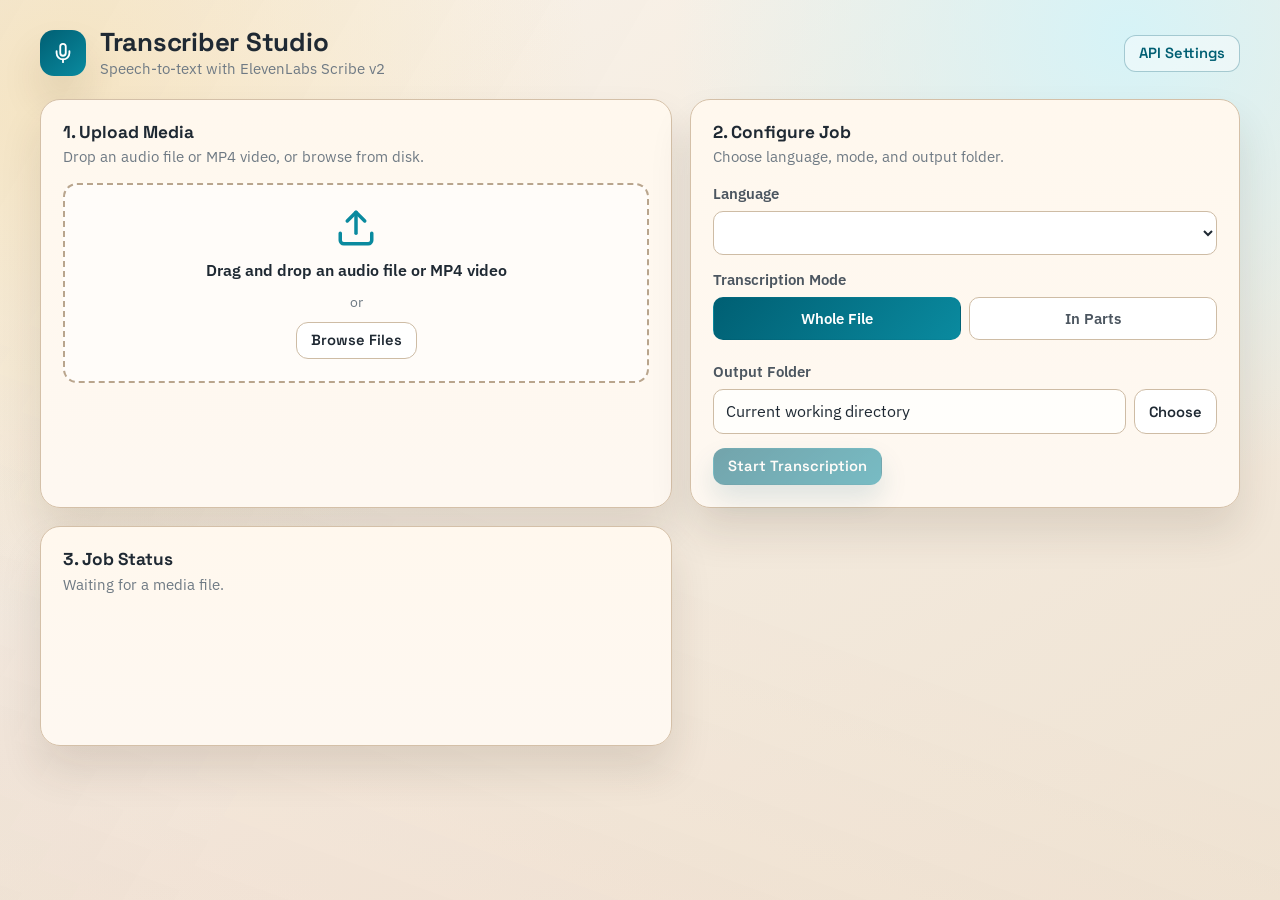
==== src/ui/index.html @ 97f44b8a "added subtitle generation" ====
<!DOCTYPE html>
<html lang="en">
<head>
  <meta charset="UTF-8">
  <meta name="viewport" content="width=device-width, initial-scale=1.0">
  <title>Transcriber Studio</title>
  <link rel="preconnect" href="https://fonts.googleapis.com">
  <link rel="preconnect" href="https://fonts.gstatic.com" crossorigin>
  <link href="https://fonts.googleapis.com/css2?family=Space+Grotesk:wght@400;500;700&family=IBM+Plex+Sans:wght@400;500;600&display=swap" rel="stylesheet">
  <link rel="stylesheet" href="styles/main.css">
</head>
<body>
  <div class="background-layer" aria-hidden="true"></div>

  <div class="app-shell">
    <header class="app-header">
      <div class="brand-block">
        <div class="brand-icon" aria-hidden="true">
          <svg xmlns="http://www.w3.org/2000/svg" width="22" height="22" viewBox="0 0 24 24" fill="none" stroke="currentColor" stroke-width="2" stroke-linecap="round" stroke-linejoin="round">
            <path d="M12 2a3 3 0 0 0-3 3v7a3 3 0 0 0 6 0V5a3 3 0 0 0-3-3z"></path>
            <path d="M19 10v2a7 7 0 0 1-14 0v-2"></path>
            <line x1="12" y1="19" x2="12" y2="22"></line>
          </svg>
        </div>
        <div>
          <h1>Transcriber Studio</h1>
          <p>Speech-to-text with ElevenLabs Scribe v2</p>
        </div>
      </div>

      <button id="settings-button" class="button ghost" type="button" aria-label="Open API settings">
        API Settings
      </button>
    </header>

    <main class="dashboard-grid">
      <section class="panel panel-upload">
        <div class="panel-title">
          <h2>1. Upload Media</h2>
          <p>Drop an audio file or MP4 video, or browse from disk.</p>
        </div>

        <div id="drop-area" class="drop-area">
          <div class="drop-area-content">
            <svg xmlns="http://www.w3.org/2000/svg" width="42" height="42" viewBox="0 0 24 24" fill="none" stroke="currentColor" stroke-width="2" stroke-linecap="round" stroke-linejoin="round" aria-hidden="true">
              <path d="M21 15v4a2 2 0 0 1-2 2H5a2 2 0 0 1-2-2v-4"></path>
              <polyline points="17 8 12 3 7 8"></polyline>
              <line x1="12" y1="3" x2="12" y2="15"></line>
            </svg>
            <p>Drag and drop an audio file or MP4 video</p>
            <span>or</span>
            <input type="file" id="file-input" accept="audio/*,video/mp4,.mp4" hidden>
            <button id="browse-button" class="button secondary" type="button">Browse Files</button>
          </div>
        </div>

        <div id="file-preview" class="file-preview hidden">
          <div class="file-info">
            <div class="file-name" id="file-name"></div>
            <div class="file-size" id="file-size"></div>
          </div>
          <div class="waveform-container" id="waveform" aria-hidden="true"></div>
        </div>
      </section>

      <section class="panel panel-controls">
        <div class="panel-title">
          <h2>2. Configure Job</h2>
          <p>Choose language, mode, and output folder.</p>
        </div>

        <div class="control-group">
          <label for="language-select">Language</label>
          <select id="language-select" class="select-input"></select>
        </div>

        <div class="control-group">
          <span class="group-label">Transcription Mode</span>
          <div class="segmented-control" role="radiogroup" aria-label="Transcription mode">
            <label class="segment-option">
              <input id="mode-whole" type="radio" name="transcription-mode" value="whole" checked>
              <span>Whole File</span>
            </label>
            <label class="segment-option">
              <input id="mode-parts" type="radio" name="transcription-mode" value="parts">
              <span>In Parts</span>
            </label>
          </div>
        </div>

        <div id="chunk-duration-group" class="control-group hidden">
          <label for="chunk-duration">Chunk Duration (seconds)</label>
          <input id="chunk-duration" class="text-input" type="number" min="5" step="5" value="30">
        </div>

        <div class="control-group">
          <label>Output Folder</label>
          <div class="output-folder-row">
            <div id="output-folder-path" class="output-path" title="Output folder path"></div>
            <button id="select-output-folder" class="button secondary" type="button">Choose</button>
          </div>
        </div>

        <button id="transcribe-button" class="button primary" type="button" disabled>
          Start Transcription
        </button>
      </section>

      <section class="panel panel-status">
        <div class="panel-title">
          <h2>3. Job Status</h2>
          <p id="progress-message">Waiting for a media file.</p>
        </div>

        <div id="progress" class="progress hidden" aria-live="polite">
          <div class="spinner" aria-hidden="true"></div>
          <div class="progress-body">
            <p id="progress-stage" class="progress-stage">Queued...</p>
            <div class="progress-track" role="progressbar" aria-valuemin="0" aria-valuemax="100" aria-valuenow="0">
              <div id="progress-bar" class="progress-bar"></div>
            </div>
            <p id="progress-percent" class="progress-percent">0%</p>
          </div>
        </div>

        <div id="error-message" class="message error-message hidden" role="alert"></div>
        <div id="success-message" class="message success-message hidden" role="status"></div>
      </section>

      <section id="output-section" class="panel panel-output hidden">
        <div class="output-header">
          <h2>Transcript</h2>
          <div class="output-actions">
            <button id="copy-button" class="button secondary" type="button">Copy</button>
            <div class="export-dropdown">
              <button id="export-button" class="button secondary" type="button">Export</button>
              <div id="export-options" class="export-options">
                <button id="export-txt" class="export-option" type="button">Text (.txt)</button>
                <button id="export-srt" class="export-option" type="button">Subtitles (.srt)</button>
                <button id="export-vtt" class="export-option" type="button">WebVTT (.vtt)</button>
              </div>
            </div>
            <button id="clear-button" class="button danger" type="button">Clear</button>
          </div>
        </div>
        <div id="transcription-content" class="transcription-content"></div>
      </section>
    </main>
  </div>

  <div id="settings-modal" class="modal" role="dialog" aria-modal="true" aria-labelledby="settings-title">
    <div class="modal-content">
      <div class="modal-header">
        <h2 id="settings-title">API Settings</h2>
        <button id="close-modal" class="close-button" aria-label="Close settings" type="button">×</button>
      </div>
      <div class="modal-body">
        <div class="settings-item">
          <label for="api-key">ElevenLabs API Key</label>
          <input type="password" id="api-key" class="text-input" placeholder="Enter API key (optional if in .env)">
          <p class="settings-hint">If left empty, the app uses <code>ELEVENLABS_API_KEY</code> from environment variables.</p>
        </div>
      </div>
      <div class="modal-footer">
        <button id="save-settings" class="button primary" type="button">Save</button>
      </div>
    </div>
  </div>

  <script type="module" src="scripts/bridge.js"></script>
  <script type="module" src="scripts/main.js"></script>
</body>
</html>
---- src/ui/styles/main.css ----
:root {
  --surface-0: #f6efe3;
  --surface-1: #fff8ee;
  --surface-2: #efe3d4;
  --surface-3: #e4d3be;
  --ink-strong: #1f2933;
  --ink-mid: #4c5660;
  --ink-soft: #6f7a84;
  --brand-600: #005f73;
  --brand-500: #0a8a9f;
  --brand-300: #56b4c5;
  --accent-500: #e76f51;
  --accent-300: #f4a261;
  --ok-500: #2a9d8f;
  --error-500: #bc4749;
  --line: #d4c0a8;
  --shadow-soft: 0 24px 42px rgba(56, 43, 27, 0.12);
  --shadow-strong: 0 36px 60px rgba(34, 25, 14, 0.18);
  --radius-lg: 20px;
  --radius-md: 14px;
  --radius-sm: 10px;
  --ease-out: cubic-bezier(0.2, 0.72, 0.12, 1);
}

* {
  box-sizing: border-box;
  margin: 0;
  padding: 0;
}

body {
  min-height: 100vh;
  color: var(--ink-strong);
  font-family: 'IBM Plex Sans', 'Segoe UI', sans-serif;
  background: radial-gradient(circle at 5% 10%, #fce9c6 0%, rgba(252, 233, 198, 0) 36%),
    radial-gradient(circle at 88% 4%, #d6f3f7 0%, rgba(214, 243, 247, 0) 32%),
    linear-gradient(150deg, #fbf5ed 0%, #f4ebdf 45%, #efe3d3 100%);
  line-height: 1.45;
}

.background-layer {
  position: fixed;
  inset: 0;
  pointer-events: none;
  opacity: 0.55;
  background-image: linear-gradient(
      120deg,
      rgba(13, 80, 98, 0.06) 0%,
      rgba(13, 80, 98, 0) 40%
    ),
    linear-gradient(20deg, rgba(231, 111, 81, 0.08) 0%, rgba(231, 111, 81, 0) 44%);
}

.app-shell {
  position: relative;
  max-width: 1240px;
  margin: 0 auto;
  padding: 28px 20px 40px;
  z-index: 1;
}

.app-header {
  display: flex;
  justify-content: space-between;
  align-items: center;
  margin-bottom: 20px;
}

.brand-block {
  display: flex;
  align-items: center;
  gap: 14px;
}

.brand-icon {
  width: 46px;
  height: 46px;
  border-radius: 14px;
  display: grid;
  place-items: center;
  color: #fff;
  background: linear-gradient(140deg, var(--brand-600), var(--brand-500));
  box-shadow: var(--shadow-soft);
}

.brand-block h1 {
  font: 700 1.62rem/1.1 'Space Grotesk', 'Avenir Next', sans-serif;
  letter-spacing: -0.01em;
}

.brand-block p {
  color: var(--ink-soft);
  font-size: 0.95rem;
}

.dashboard-grid {
  display: grid;
  grid-template-columns: 1.15fr 1fr;
  gap: 18px;
}

.panel {
  background: linear-gradient(180deg, var(--surface-1), #fef8f1);
  border: 1px solid var(--line);
  border-radius: var(--radius-lg);
  box-shadow: var(--shadow-soft);
  padding: 22px;
  animation: riseIn 0.45s var(--ease-out) both;
}

.panel-upload {
  min-height: 315px;
}

.panel-controls {
  min-height: 315px;
}

.panel-status {
  min-height: 220px;
}

.panel-output {
  grid-column: 1 / -1;
  min-height: 240px;
}

.panel-title {
  margin-bottom: 15px;
}

.panel-title h2 {
  font: 700 1.08rem/1.2 'Space Grotesk', 'Avenir Next', sans-serif;
  margin-bottom: 4px;
}

.panel-title p {
  color: var(--ink-soft);
  font-size: 0.93rem;
}

.drop-area {
  border: 2px dashed #b9a58d;
  border-radius: var(--radius-md);
  background: rgba(255, 255, 255, 0.6);
  transition: border-color 0.25s var(--ease-out), transform 0.25s var(--ease-out),
    background-color 0.25s var(--ease-out);
  padding: 22px;
}

.drop-area.active {
  border-color: var(--brand-500);
  transform: translateY(-2px);
  background-color: #f0fcff;
}

.drop-area-content {
  display: flex;
  flex-direction: column;
  align-items: center;
  text-align: center;
  gap: 10px;
}

.drop-area-content svg {
  color: var(--brand-500);
}

.drop-area-content p {
  font-weight: 600;
}

.drop-area-content span {
  color: var(--ink-soft);
  font-size: 0.88rem;
}

.file-preview {
  margin-top: 12px;
  border-radius: var(--radius-md);
  border: 1px solid var(--line);
  background-color: rgba(255, 255, 255, 0.7);
  padding: 12px;
}

.file-info {
  display: flex;
  justify-content: space-between;
  gap: 12px;
  margin-bottom: 10px;
}

.file-name {
  font-weight: 600;
  word-break: break-all;
}

.file-size {
  color: var(--ink-soft);
  white-space: nowrap;
}

.waveform-container {
  height: 62px;
  border-radius: var(--radius-sm);
  background: linear-gradient(90deg, #dbeff2, #f6dfcb);
  overflow: hidden;
}

.control-group {
  margin-bottom: 14px;
}

.control-group label,
.group-label {
  display: block;
  color: var(--ink-mid);
  margin-bottom: 7px;
  font-size: 0.91rem;
  font-weight: 600;
}

.select-input,
.text-input,
.output-path {
  width: 100%;
  font: inherit;
  color: var(--ink-strong);
  background: #fff;
  border: 1px solid #cebca5;
  border-radius: var(--radius-sm);
  padding: 10px 12px;
  transition: border-color 0.22s var(--ease-out), box-shadow 0.22s var(--ease-out);
}

.select-input:focus,
.text-input:focus {
  outline: none;
  border-color: var(--brand-500);
  box-shadow: 0 0 0 3px rgba(10, 138, 159, 0.18);
}

.output-folder-row {
  display: grid;
  grid-template-columns: 1fr auto;
  gap: 8px;
}

.output-path {
  white-space: nowrap;
  overflow: hidden;
  text-overflow: ellipsis;
  background: #fffefb;
}

.segmented-control {
  display: grid;
  grid-template-columns: repeat(2, minmax(0, 1fr));
  gap: 8px;
}

.segment-option {
  position: relative;
  display: block;
}

.segment-option input {
  position: absolute;
  opacity: 0;
  inset: 0;
}

.segment-option span {
  display: block;
  border: 1px solid #cebca5;
  border-radius: var(--radius-sm);
  padding: 10px 12px;
  text-align: center;
  font-weight: 600;
  background: #fff;
  transition: background-color 0.2s var(--ease-out), border-color 0.2s var(--ease-out),
    color 0.2s var(--ease-out);
}

.segment-option input:checked + span {
  background: linear-gradient(130deg, var(--brand-600), var(--brand-500));
  border-color: transparent;
  color: #fff;
}

.progress {
  margin-top: 8px;
  padding: 14px;
  border-radius: var(--radius-md);
  border: 1px solid #c8b49a;
  background: rgba(255, 255, 255, 0.78);
  display: flex;
  align-items: center;
  gap: 14px;
}

.progress-body {
  flex: 1;
}

.progress-stage {
  font-weight: 600;
  margin-bottom: 8px;
}

.progress-track {
  width: 100%;
  height: 10px;
  background: rgba(10, 138, 159, 0.16);
  border-radius: 999px;
  overflow: hidden;
}

.progress-bar {
  height: 100%;
  width: 0%;
  background: linear-gradient(140deg, var(--brand-600), var(--brand-500));
  transition: width 0.3s var(--ease-out);
}

.progress-percent {
  margin-top: 6px;
  font-size: 0.86rem;
  color: var(--ink-soft);
}

.spinner {
  width: 26px;
  height: 26px;
  border: 3px solid rgba(10, 138, 159, 0.22);
  border-top-color: var(--brand-500);
  border-radius: 50%;
  animation: spin 0.9s linear infinite;
}

.message {
  margin-top: 10px;
  padding: 12px 14px;
  border-radius: var(--radius-sm);
  font-weight: 500;
}

.error-message {
  border: 1px solid rgba(188, 71, 73, 0.32);
  background: rgba(188, 71, 73, 0.12);
  color: #8f2b2f;
}

.success-message {
  border: 1px solid rgba(42, 157, 143, 0.35);
  background: rgba(42, 157, 143, 0.13);
  color: #13675f;
}

.output-header {
  display: flex;
  justify-content: space-between;
  gap: 12px;
  margin-bottom: 12px;
  flex-wrap: wrap;
}

.output-header h2 {
  font: 700 1.18rem/1.1 'Space Grotesk', 'Avenir Next', sans-serif;
}

.output-actions {
  display: flex;
  gap: 8px;
  flex-wrap: wrap;
}

.transcription-content {
  max-height: 460px;
  overflow-y: auto;
  white-space: pre-wrap;
  border: 1px solid var(--line);
  border-radius: var(--radius-md);
  background: #fff;
  padding: 14px;
  line-height: 1.55;
}

.button {
  border: 1px solid transparent;
  border-radius: 12px;
  padding: 10px 14px;
  font: 600 0.92rem/1 'Space Grotesk', 'Avenir Next', sans-serif;
  cursor: pointer;
  transition: transform 0.18s var(--ease-out), box-shadow 0.18s var(--ease-out),
    background-color 0.18s var(--ease-out), color 0.18s var(--ease-out);
}

.button:hover:not(:disabled) {
  transform: translateY(-1px);
}

.button:disabled {
  opacity: 0.55;
  cursor: not-allowed;
}

.button.primary {
  color: #fff;
  background: linear-gradient(140deg, var(--brand-600), var(--brand-500));
  box-shadow: 0 14px 28px rgba(7, 93, 112, 0.24);
}

.button.secondary {
  color: var(--ink-strong);
  background: #fff;
  border-color: #cebca5;
}

.button.ghost {
  color: var(--brand-600);
  border-color: rgba(0, 95, 115, 0.3);
  background: rgba(255, 255, 255, 0.45);
}

.button.danger {
  color: #a03940;
  border-color: rgba(188, 71, 73, 0.35);
  background: rgba(255, 246, 246, 0.85);
}

.export-dropdown {
  position: relative;
}

.export-options {
  position: absolute;
  top: calc(100% + 6px);
  right: 0;
  display: none;
  min-width: 160px;
  border: 1px solid #d0bda6;
  border-radius: 12px;
  overflow: hidden;
  background: #fff;
  box-shadow: var(--shadow-strong);
  z-index: 10;
}

.export-options.show {
  display: block;
}

.export-option {
  width: 100%;
  text-align: left;
  border: none;
  background: #fff;
  color: var(--ink-strong);
  padding: 10px 12px;
  cursor: pointer;
  font: 500 0.88rem/1.2 'IBM Plex Sans', sans-serif;
}

.export-option:hover {
  background: rgba(10, 138, 159, 0.09);
}

.modal {
  position: fixed;
  inset: 0;
  display: grid;
  place-items: center;
  background: rgba(20, 24, 31, 0.45);
  opacity: 0;
  visibility: hidden;
  transition: opacity 0.24s var(--ease-out), visibility 0.24s var(--ease-out);
  z-index: 30;
}

.modal.show {
  opacity: 1;
  visibility: visible;
}

.modal-content {
  width: min(460px, calc(100vw - 24px));
  border-radius: var(--radius-lg);
  background: #fffdf8;
  border: 1px solid var(--line);
  box-shadow: var(--shadow-strong);
  overflow: hidden;
  transform: translateY(12px);
  transition: transform 0.28s var(--ease-out);
}

.modal.show .modal-content {
  transform: translateY(0);
}

.modal-header,
.modal-footer {
  padding: 14px 18px;
  border-bottom: 1px solid var(--line);
  display: flex;
  justify-content: space-between;
  align-items: center;
}

.modal-footer {
  border-bottom: none;
  border-top: 1px solid var(--line);
  justify-content: flex-end;
}

.modal-body {
  padding: 18px;
}

.settings-hint {
  margin-top: 7px;
  color: var(--ink-soft);
  font-size: 0.84rem;
}

.close-button {
  border: none;
  background: transparent;
  color: var(--ink-soft);
  font-size: 1.35rem;
  cursor: pointer;
}

.hidden {
  display: none !important;
}

@keyframes spin {
  to {
    transform: rotate(360deg);
  }
}

@keyframes riseIn {
  from {
    opacity: 0;
    transform: translateY(10px);
  }

  to {
    opacity: 1;
    transform: translateY(0);
  }
}

@media (max-width: 980px) {
  .dashboard-grid {
    grid-template-columns: 1fr;
  }

  .panel-upload,
  .panel-controls,
  .panel-status {
    min-height: unset;
  }
}

@media (max-width: 640px) {
  .app-shell {
    padding: 18px 14px 26px;
  }

  .app-header {
    flex-direction: column;
    align-items: flex-start;
    gap: 12px;
  }

  .brand-block h1 {
    font-size: 1.38rem;
  }

  .panel {
    padding: 16px;
    border-radius: 16px;
  }

  .output-folder-row {
    grid-template-columns: 1fr;
  }

  .button {
    width: 100%;
  }

  .output-actions {
    width: 100%;
  }

  .export-dropdown {
    flex: 1;
  }
}

@media (prefers-reduced-motion: reduce) {
  *,
  *::before,
  *::after {
    animation-duration: 0.01ms !important;
    animation-iteration-count: 1 !important;
    transition-duration: 0.01ms !important;
  }
}
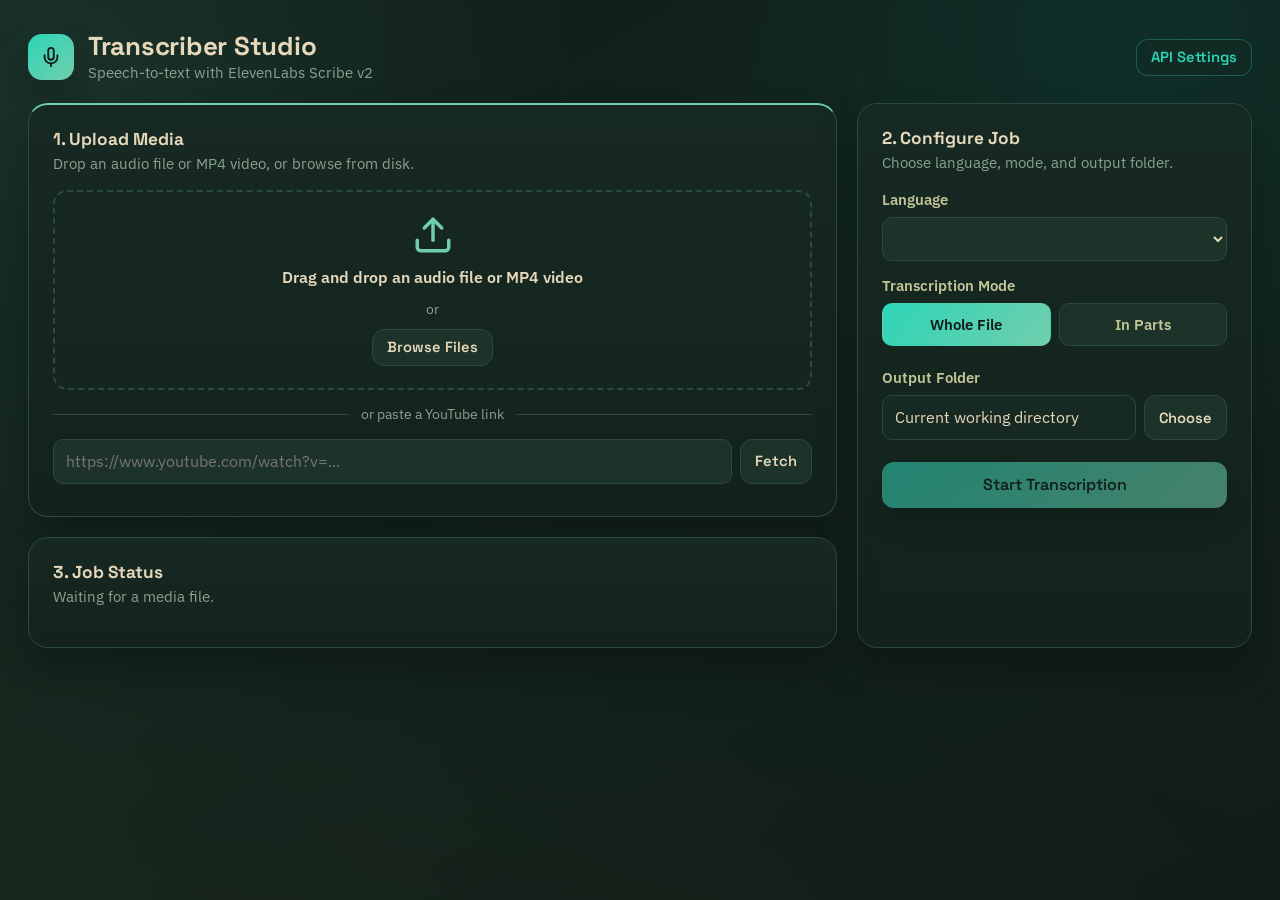
==== commit 949597cd: "added youtube link transcription" ====
--- a/src/ui/index.html
+++ b/src/ui/index.html
@@ -1,173 +1,394 @@
-<!DOCTYPE html>
+<!doctype html>
 <html lang="en">
-<head>
-  <meta charset="UTF-8">
-  <meta name="viewport" content="width=device-width, initial-scale=1.0">
-  <title>Transcriber Studio</title>
-  <link rel="preconnect" href="https://fonts.googleapis.com">
-  <link rel="preconnect" href="https://fonts.gstatic.com" crossorigin>
-  <link href="https://fonts.googleapis.com/css2?family=Space+Grotesk:wght@400;500;700&family=IBM+Plex+Sans:wght@400;500;600&display=swap" rel="stylesheet">
-  <link rel="stylesheet" href="styles/main.css">
-</head>
-<body>
-  <div class="background-layer" aria-hidden="true"></div>
-
-  <div class="app-shell">
-    <header class="app-header">
-      <div class="brand-block">
-        <div class="brand-icon" aria-hidden="true">
-          <svg xmlns="http://www.w3.org/2000/svg" width="22" height="22" viewBox="0 0 24 24" fill="none" stroke="currentColor" stroke-width="2" stroke-linecap="round" stroke-linejoin="round">
-            <path d="M12 2a3 3 0 0 0-3 3v7a3 3 0 0 0 6 0V5a3 3 0 0 0-3-3z"></path>
-            <path d="M19 10v2a7 7 0 0 1-14 0v-2"></path>
-            <line x1="12" y1="19" x2="12" y2="22"></line>
-          </svg>
+    <head>
+        <meta charset="UTF-8" />
+        <meta name="viewport" content="width=device-width, initial-scale=1.0" />
+        <title>Transcriber Studio</title>
+        <link rel="preconnect" href="https://fonts.googleapis.com" />
+        <link rel="preconnect" href="https://fonts.gstatic.com" crossorigin />
+        <link
+            href="https://fonts.googleapis.com/css2?family=Space+Grotesk:wght@400;500;700&family=IBM+Plex+Sans:wght@400;500;600&display=swap"
+            rel="stylesheet"
+        />
+        <link rel="stylesheet" href="styles/main.css" />
+    </head>
+    <body>
+        <div class="background-layer" aria-hidden="true"></div>
+
+        <div class="app-shell">
+            <header class="app-header">
+                <div class="brand-block">
+                    <div class="brand-icon" aria-hidden="true">
+                        <svg
+                            xmlns="http://www.w3.org/2000/svg"
+                            width="22"
+                            height="22"
+                            viewBox="0 0 24 24"
+                            fill="none"
+                            stroke="currentColor"
+                            stroke-width="2"
+                            stroke-linecap="round"
+                            stroke-linejoin="round"
+                        >
+                            <path
+                                d="M12 2a3 3 0 0 0-3 3v7a3 3 0 0 0 6 0V5a3 3 0 0 0-3-3z"
+                            ></path>
+                            <path d="M19 10v2a7 7 0 0 1-14 0v-2"></path>
+                            <line x1="12" y1="19" x2="12" y2="22"></line>
+                        </svg>
+                    </div>
+                    <div>
+                        <h1>Transcriber Studio</h1>
+                        <p>Speech-to-text with ElevenLabs Scribe v2</p>
+                    </div>
+                </div>
+
+                <button
+                    id="settings-button"
+                    class="button ghost"
+                    type="button"
+                    aria-label="Open API settings"
+                >
+                    API Settings
+                </button>
+            </header>
+
+            <main class="dashboard-grid">
+                <section class="panel panel-upload">
+                    <div class="panel-title">
+                        <h2>1. Upload Media</h2>
+                        <p>
+                            Drop an audio file or MP4 video, or browse from
+                            disk.
+                        </p>
+                    </div>
+
+                    <div id="drop-area" class="drop-area">
+                        <div class="drop-area-content">
+                            <svg
+                                xmlns="http://www.w3.org/2000/svg"
+                                width="42"
+                                height="42"
+                                viewBox="0 0 24 24"
+                                fill="none"
+                                stroke="currentColor"
+                                stroke-width="2"
+                                stroke-linecap="round"
+                                stroke-linejoin="round"
+                                aria-hidden="true"
+                            >
+                                <path
+                                    d="M21 15v4a2 2 0 0 1-2 2H5a2 2 0 0 1-2-2v-4"
+                                ></path>
+                                <polyline points="17 8 12 3 7 8"></polyline>
+                                <line x1="12" y1="3" x2="12" y2="15"></line>
+                            </svg>
+                            <p>Drag and drop an audio file or MP4 video</p>
+                            <span>or</span>
+                            <input
+                                type="file"
+                                id="file-input"
+                                accept="audio/*,video/mp4,.mp4"
+                                hidden
+                            />
+                            <button
+                                id="browse-button"
+                                class="button secondary"
+                                type="button"
+                            >
+                                Browse Files
+                            </button>
+                        </div>
+                    </div>
+
+                    <div class="url-separator">
+                        <span>or paste a YouTube link</span>
+                    </div>
+
+                    <div class="url-input-row">
+                        <input
+                            type="text"
+                            id="youtube-url-input"
+                            class="text-input"
+                            placeholder="https://www.youtube.com/watch?v=..."
+                        />
+                        <button
+                            id="youtube-fetch-button"
+                            class="button secondary"
+                            type="button"
+                        >
+                            Fetch
+                        </button>
+                    </div>
+
+                    <div id="youtube-preview" class="file-preview hidden">
+                        <div class="file-info">
+                            <div class="file-name" id="youtube-title"></div>
+                            <div class="file-size" id="youtube-duration"></div>
+                        </div>
+                    </div>
+
+                    <div id="file-preview" class="file-preview hidden">
+                        <div class="file-info">
+                            <div class="file-name" id="file-name"></div>
+                            <div class="file-size" id="file-size"></div>
+                        </div>
+                        <div
+                            class="waveform-container"
+                            id="waveform"
+                            aria-hidden="true"
+                        ></div>
+                    </div>
+                </section>
+
+                <section class="panel panel-controls">
+                    <div class="panel-title">
+                        <h2>2. Configure Job</h2>
+                        <p>Choose language, mode, and output folder.</p>
+                    </div>
+
+                    <div class="control-group">
+                        <label for="language-select">Language</label>
+                        <select
+                            id="language-select"
+                            class="select-input"
+                        ></select>
+                    </div>
+
+                    <div class="control-group">
+                        <span class="group-label">Transcription Mode</span>
+                        <div
+                            class="segmented-control"
+                            role="radiogroup"
+                            aria-label="Transcription mode"
+                        >
+                            <label class="segment-option">
+                                <input
+                                    id="mode-whole"
+                                    type="radio"
+                                    name="transcription-mode"
+                                    value="whole"
+                                    checked
+                                />
+                                <span>Whole File</span>
+                            </label>
+                            <label class="segment-option">
+                                <input
+                                    id="mode-parts"
+                                    type="radio"
+                                    name="transcription-mode"
+                                    value="parts"
+                                />
+                                <span>In Parts</span>
+                            </label>
+                        </div>
+                    </div>
+
+                    <div id="chunk-duration-group" class="control-group hidden">
+                        <label for="chunk-duration"
+                            >Chunk Duration (seconds)</label
+                        >
+                        <input
+                            id="chunk-duration"
+                            class="text-input"
+                            type="number"
+                            min="5"
+                            step="5"
+                            value="30"
+                        />
+                    </div>
+
+                    <div class="control-group">
+                        <label>Output Folder</label>
+                        <div class="output-folder-row">
+                            <div
+                                id="output-folder-path"
+                                class="output-path"
+                                title="Output folder path"
+                            ></div>
+                            <button
+                                id="select-output-folder"
+                                class="button secondary"
+                                type="button"
+                            >
+                                Choose
+                            </button>
+                        </div>
+                    </div>
+
+                    <button
+                        id="transcribe-button"
+                        class="button primary"
+                        type="button"
+                        disabled
+                    >
+                        Start Transcription
+                    </button>
+                </section>
+
+                <section class="panel panel-status">
+                    <div class="panel-title">
+                        <h2>3. Job Status</h2>
+                        <p id="progress-message">Waiting for a media file.</p>
+                    </div>
+
+                    <div
+                        id="progress"
+                        class="progress hidden"
+                        aria-live="polite"
+                    >
+                        <div class="spinner" aria-hidden="true"></div>
+                        <div class="progress-body">
+                            <p id="progress-stage" class="progress-stage">
+                                Queued...
+                            </p>
+                            <div
+                                class="progress-track"
+                                role="progressbar"
+                                aria-valuemin="0"
+                                aria-valuemax="100"
+                                aria-valuenow="0"
+                            >
+                                <div
+                                    id="progress-bar"
+                                    class="progress-bar"
+                                ></div>
+                            </div>
+                            <p id="progress-percent" class="progress-percent">
+                                0%
+                            </p>
+                        </div>
+                    </div>
+
+                    <div
+                        id="error-message"
+                        class="message error-message hidden"
+                        role="alert"
+                    ></div>
+                    <div
+                        id="success-message"
+                        class="message success-message hidden"
+                        role="status"
+                    ></div>
+                </section>
+
+                <section id="output-section" class="panel panel-output hidden">
+                    <div class="output-header">
+                        <h2>Transcript</h2>
+                        <div class="output-actions">
+                            <button
+                                id="copy-button"
+                                class="button secondary"
+                                type="button"
+                            >
+                                Copy
+                            </button>
+                            <div class="export-dropdown">
+                                <button
+                                    id="export-button"
+                                    class="button secondary"
+                                    type="button"
+                                    aria-haspopup="true"
+                                    aria-expanded="false"
+                                >
+                                    Export
+                                </button>
+                                <div
+                                    id="export-options"
+                                    class="export-options"
+                                    role="menu"
+                                >
+                                    <button
+                                        id="export-txt"
+                                        class="export-option"
+                                        type="button"
+                                        role="menuitem"
+                                    >
+                                        Text (.txt)
+                                    </button>
+                                    <button
+                                        id="export-srt"
+                                        class="export-option"
+                                        type="button"
+                                        role="menuitem"
+                                    >
+                                        Subtitles (.srt)
+                                    </button>
+                                    <button
+                                        id="export-vtt"
+                                        class="export-option"
+                                        type="button"
+                                        role="menuitem"
+                                    >
+                                        WebVTT (.vtt)
+                                    </button>
+                                </div>
+                            </div>
+                            <button
+                                id="clear-button"
+                                class="button danger"
+                                type="button"
+                            >
+                                Clear
+                            </button>
+                        </div>
+                    </div>
+                    <div
+                        id="transcription-content"
+                        class="transcription-content"
+                    ></div>
+                </section>
+            </main>
         </div>
-        <div>
-          <h1>Transcriber Studio</h1>
-          <p>Speech-to-text with ElevenLabs Scribe v2</p>
+
+        <div
+            id="settings-modal"
+            class="modal"
+            role="dialog"
+            aria-modal="true"
+            aria-labelledby="settings-title"
+        >
+            <div class="modal-content">
+                <div class="modal-header">
+                    <h2 id="settings-title">API Settings</h2>
+                    <button
+                        id="close-modal"
+                        class="close-button"
+                        aria-label="Close settings"
+                        type="button"
+                    >
+                        ×
+                    </button>
+                </div>
+                <div class="modal-body">
+                    <div class="settings-item">
+                        <label for="api-key">ElevenLabs API Key</label>
+                        <input
+                            type="password"
+                            id="api-key"
+                            class="text-input"
+                            placeholder="Enter API key (optional if in .env)"
+                        />
+                        <p class="settings-hint">
+                            If left empty, the app uses
+                            <code>ELEVENLABS_API_KEY</code> from environment
+                            variables.
+                        </p>
+                    </div>
+                </div>
+                <div class="modal-footer">
+                    <button
+                        id="save-settings"
+                        class="button primary"
+                        type="button"
+                    >
+                        Save
+                    </button>
+                </div>
+            </div>
         </div>
-      </div>
-
-      <button id="settings-button" class="button ghost" type="button" aria-label="Open API settings">
-        API Settings
-      </button>
-    </header>
-
-    <main class="dashboard-grid">
-      <section class="panel panel-upload">
-        <div class="panel-title">
-          <h2>1. Upload Media</h2>
-          <p>Drop an audio file or MP4 video, or browse from disk.</p>
-        </div>
-
-        <div id="drop-area" class="drop-area">
-          <div class="drop-area-content">
-            <svg xmlns="http://www.w3.org/2000/svg" width="42" height="42" viewBox="0 0 24 24" fill="none" stroke="currentColor" stroke-width="2" stroke-linecap="round" stroke-linejoin="round" aria-hidden="true">
-              <path d="M21 15v4a2 2 0 0 1-2 2H5a2 2 0 0 1-2-2v-4"></path>
-              <polyline points="17 8 12 3 7 8"></polyline>
-              <line x1="12" y1="3" x2="12" y2="15"></line>
-            </svg>
-            <p>Drag and drop an audio file or MP4 video</p>
-            <span>or</span>
-            <input type="file" id="file-input" accept="audio/*,video/mp4,.mp4" hidden>
-            <button id="browse-button" class="button secondary" type="button">Browse Files</button>
-          </div>
-        </div>
-
-        <div id="file-preview" class="file-preview hidden">
-          <div class="file-info">
-            <div class="file-name" id="file-name"></div>
-            <div class="file-size" id="file-size"></div>
-          </div>
-          <div class="waveform-container" id="waveform" aria-hidden="true"></div>
-        </div>
-      </section>
-
-      <section class="panel panel-controls">
-        <div class="panel-title">
-          <h2>2. Configure Job</h2>
-          <p>Choose language, mode, and output folder.</p>
-        </div>
-
-        <div class="control-group">
-          <label for="language-select">Language</label>
-          <select id="language-select" class="select-input"></select>
-        </div>
-
-        <div class="control-group">
-          <span class="group-label">Transcription Mode</span>
-          <div class="segmented-control" role="radiogroup" aria-label="Transcription mode">
-            <label class="segment-option">
-              <input id="mode-whole" type="radio" name="transcription-mode" value="whole" checked>
-              <span>Whole File</span>
-            </label>
-            <label class="segment-option">
-              <input id="mode-parts" type="radio" name="transcription-mode" value="parts">
-              <span>In Parts</span>
-            </label>
-          </div>
-        </div>
-
-        <div id="chunk-duration-group" class="control-group hidden">
-          <label for="chunk-duration">Chunk Duration (seconds)</label>
-          <input id="chunk-duration" class="text-input" type="number" min="5" step="5" value="30">
-        </div>
-
-        <div class="control-group">
-          <label>Output Folder</label>
-          <div class="output-folder-row">
-            <div id="output-folder-path" class="output-path" title="Output folder path"></div>
-            <button id="select-output-folder" class="button secondary" type="button">Choose</button>
-          </div>
-        </div>
-
-        <button id="transcribe-button" class="button primary" type="button" disabled>
-          Start Transcription
-        </button>
-      </section>
-
-      <section class="panel panel-status">
-        <div class="panel-title">
-          <h2>3. Job Status</h2>
-          <p id="progress-message">Waiting for a media file.</p>
-        </div>
-
-        <div id="progress" class="progress hidden" aria-live="polite">
-          <div class="spinner" aria-hidden="true"></div>
-          <div class="progress-body">
-            <p id="progress-stage" class="progress-stage">Queued...</p>
-            <div class="progress-track" role="progressbar" aria-valuemin="0" aria-valuemax="100" aria-valuenow="0">
-              <div id="progress-bar" class="progress-bar"></div>
-            </div>
-            <p id="progress-percent" class="progress-percent">0%</p>
-          </div>
-        </div>
-
-        <div id="error-message" class="message error-message hidden" role="alert"></div>
-        <div id="success-message" class="message success-message hidden" role="status"></div>
-      </section>
-
-      <section id="output-section" class="panel panel-output hidden">
-        <div class="output-header">
-          <h2>Transcript</h2>
-          <div class="output-actions">
-            <button id="copy-button" class="button secondary" type="button">Copy</button>
-            <div class="export-dropdown">
-              <button id="export-button" class="button secondary" type="button">Export</button>
-              <div id="export-options" class="export-options">
-                <button id="export-txt" class="export-option" type="button">Text (.txt)</button>
-                <button id="export-srt" class="export-option" type="button">Subtitles (.srt)</button>
-                <button id="export-vtt" class="export-option" type="button">WebVTT (.vtt)</button>
-              </div>
-            </div>
-            <button id="clear-button" class="button danger" type="button">Clear</button>
-          </div>
-        </div>
-        <div id="transcription-content" class="transcription-content"></div>
-      </section>
-    </main>
-  </div>
-
-  <div id="settings-modal" class="modal" role="dialog" aria-modal="true" aria-labelledby="settings-title">
-    <div class="modal-content">
-      <div class="modal-header">
-        <h2 id="settings-title">API Settings</h2>
-        <button id="close-modal" class="close-button" aria-label="Close settings" type="button">×</button>
-      </div>
-      <div class="modal-body">
-        <div class="settings-item">
-          <label for="api-key">ElevenLabs API Key</label>
-          <input type="password" id="api-key" class="text-input" placeholder="Enter API key (optional if in .env)">
-          <p class="settings-hint">If left empty, the app uses <code>ELEVENLABS_API_KEY</code> from environment variables.</p>
-        </div>
-      </div>
-      <div class="modal-footer">
-        <button id="save-settings" class="button primary" type="button">Save</button>
-      </div>
-    </div>
-  </div>
-
-  <script type="module" src="scripts/bridge.js"></script>
-  <script type="module" src="scripts/main.js"></script>
-</body>
+
+        <script type="module" src="scripts/bridge.js"></script>
+        <script type="module" src="scripts/main.js"></script>
+    </body>
 </html>
--- a/src/ui/styles/main.css
+++ b/src/ui/styles/main.css
@@ -1,613 +1,697 @@
 :root {
-  --surface-0: #f6efe3;
-  --surface-1: #fff8ee;
-  --surface-2: #efe3d4;
-  --surface-3: #e4d3be;
-  --ink-strong: #1f2933;
-  --ink-mid: #4c5660;
-  --ink-soft: #6f7a84;
-  --brand-600: #005f73;
-  --brand-500: #0a8a9f;
-  --brand-300: #56b4c5;
-  --accent-500: #e76f51;
-  --accent-300: #f4a261;
-  --ok-500: #2a9d8f;
-  --error-500: #bc4749;
-  --line: #d4c0a8;
-  --shadow-soft: 0 24px 42px rgba(56, 43, 27, 0.12);
-  --shadow-strong: 0 36px 60px rgba(34, 25, 14, 0.18);
-  --radius-lg: 20px;
-  --radius-md: 14px;
-  --radius-sm: 10px;
-  --ease-out: cubic-bezier(0.2, 0.72, 0.12, 1);
+    --surface-0: #111c18;
+    --surface-1: #162922;
+    --surface-2: #1d3329;
+    --surface-3: #214237;
+    --ink-strong: #e6d8ba;
+    --ink-mid: #c1c497;
+    --ink-soft: #8ca090;
+    --brand-600: #2dd5b7;
+    --brand-500: #71cead;
+    --brand-300: #8cd3cb;
+    --accent-500: #e5c736;
+    --accent-300: #e1b55e;
+    --ok-500: #549e6a;
+    --error-500: #ff5345;
+    --line: #2a4a3c;
+    --shadow-soft: 0 24px 42px rgba(0, 0, 0, 0.25);
+    --shadow-strong: 0 36px 60px rgba(0, 0, 0, 0.35);
+    --radius-lg: 20px;
+    --radius-md: 14px;
+    --radius-sm: 10px;
+    --ease-out: cubic-bezier(0.2, 0.72, 0.12, 1);
 }
 
 * {
-  box-sizing: border-box;
-  margin: 0;
-  padding: 0;
+    box-sizing: border-box;
+    margin: 0;
+    padding: 0;
 }
 
 body {
-  min-height: 100vh;
-  color: var(--ink-strong);
-  font-family: 'IBM Plex Sans', 'Segoe UI', sans-serif;
-  background: radial-gradient(circle at 5% 10%, #fce9c6 0%, rgba(252, 233, 198, 0) 36%),
-    radial-gradient(circle at 88% 4%, #d6f3f7 0%, rgba(214, 243, 247, 0) 32%),
-    linear-gradient(150deg, #fbf5ed 0%, #f4ebdf 45%, #efe3d3 100%);
-  line-height: 1.45;
+    min-height: 100vh;
+    color: var(--ink-strong);
+    font-family: "IBM Plex Sans", "Segoe UI", sans-serif;
+    background:
+        radial-gradient(circle at 5% 10%, #1a3028 0%, rgba(26, 48, 40, 0) 36%),
+        radial-gradient(circle at 88% 4%, #0f2e28 0%, rgba(15, 46, 40, 0) 32%),
+        linear-gradient(150deg, #111c18 0%, #13241e 45%, #111c18 100%);
+    line-height: 1.45;
 }
 
 .background-layer {
-  position: fixed;
-  inset: 0;
-  pointer-events: none;
-  opacity: 0.55;
-  background-image: linear-gradient(
-      120deg,
-      rgba(13, 80, 98, 0.06) 0%,
-      rgba(13, 80, 98, 0) 40%
-    ),
-    linear-gradient(20deg, rgba(231, 111, 81, 0.08) 0%, rgba(231, 111, 81, 0) 44%);
+    position: fixed;
+    inset: 0;
+    pointer-events: none;
+    opacity: 0.55;
+    background-image:
+        linear-gradient(
+            120deg,
+            rgba(45, 213, 183, 0.04) 0%,
+            rgba(45, 213, 183, 0) 40%
+        ),
+        linear-gradient(
+            20deg,
+            rgba(229, 199, 54, 0.05) 0%,
+            rgba(229, 199, 54, 0) 44%
+        );
 }
 
 .app-shell {
-  position: relative;
-  max-width: 1240px;
-  margin: 0 auto;
-  padding: 28px 20px 40px;
-  z-index: 1;
+    position: relative;
+    max-width: 1340px;
+    margin: 0 auto;
+    padding: 32px 28px 48px;
+    z-index: 1;
 }
 
 .app-header {
-  display: flex;
-  justify-content: space-between;
-  align-items: center;
-  margin-bottom: 20px;
+    display: flex;
+    justify-content: space-between;
+    align-items: center;
+    margin-bottom: 20px;
 }
 
 .brand-block {
-  display: flex;
-  align-items: center;
-  gap: 14px;
+    display: flex;
+    align-items: center;
+    gap: 14px;
 }
 
 .brand-icon {
-  width: 46px;
-  height: 46px;
-  border-radius: 14px;
-  display: grid;
-  place-items: center;
-  color: #fff;
-  background: linear-gradient(140deg, var(--brand-600), var(--brand-500));
-  box-shadow: var(--shadow-soft);
+    width: 46px;
+    height: 46px;
+    border-radius: 14px;
+    display: grid;
+    place-items: center;
+    color: #111c18;
+    background: linear-gradient(140deg, var(--brand-600), var(--brand-500));
+    box-shadow: var(--shadow-soft);
 }
 
 .brand-block h1 {
-  font: 700 1.62rem/1.1 'Space Grotesk', 'Avenir Next', sans-serif;
-  letter-spacing: -0.01em;
+    font:
+        700 1.62rem/1.1 "Space Grotesk",
+        "Avenir Next",
+        sans-serif;
+    letter-spacing: -0.01em;
 }
 
 .brand-block p {
-  color: var(--ink-soft);
-  font-size: 0.95rem;
+    color: var(--ink-soft);
+    font-size: 0.95rem;
 }
 
 .dashboard-grid {
-  display: grid;
-  grid-template-columns: 1.15fr 1fr;
-  gap: 18px;
+    display: grid;
+    grid-template-columns: 1fr 1fr 1fr;
+    grid-template-rows: auto auto;
+    gap: 20px;
 }
 
 .panel {
-  background: linear-gradient(180deg, var(--surface-1), #fef8f1);
-  border: 1px solid var(--line);
-  border-radius: var(--radius-lg);
-  box-shadow: var(--shadow-soft);
-  padding: 22px;
-  animation: riseIn 0.45s var(--ease-out) both;
+    background: linear-gradient(180deg, var(--surface-1), #13221c);
+    border: 1px solid var(--line);
+    border-radius: var(--radius-lg);
+    box-shadow: var(--shadow-soft);
+    padding: 24px;
+    animation: riseIn 0.45s var(--ease-out) both;
 }
 
 .panel-upload {
-  min-height: 315px;
+    grid-column: 1 / 3;
+    border-top: 2px solid var(--brand-500);
 }
 
 .panel-controls {
-  min-height: 315px;
+    grid-column: 3 / 4;
+    grid-row: 1 / 3;
 }
 
 .panel-status {
-  min-height: 220px;
+    grid-column: 1 / 3;
 }
 
 .panel-output {
-  grid-column: 1 / -1;
-  min-height: 240px;
+    grid-column: 1 / -1;
+    min-height: 240px;
+}
+
+#transcribe-button {
+    width: 100%;
+    padding: 14px;
+    margin-top: 8px;
+    font-size: 1rem;
 }
 
 .panel-title {
-  margin-bottom: 15px;
+    margin-bottom: 15px;
 }
 
 .panel-title h2 {
-  font: 700 1.08rem/1.2 'Space Grotesk', 'Avenir Next', sans-serif;
-  margin-bottom: 4px;
+    font:
+        700 1.08rem/1.2 "Space Grotesk",
+        "Avenir Next",
+        sans-serif;
+    margin-bottom: 4px;
 }
 
 .panel-title p {
-  color: var(--ink-soft);
-  font-size: 0.93rem;
+    color: var(--ink-soft);
+    font-size: 0.93rem;
 }
 
 .drop-area {
-  border: 2px dashed #b9a58d;
-  border-radius: var(--radius-md);
-  background: rgba(255, 255, 255, 0.6);
-  transition: border-color 0.25s var(--ease-out), transform 0.25s var(--ease-out),
-    background-color 0.25s var(--ease-out);
-  padding: 22px;
+    border: 2px dashed var(--line);
+    border-radius: var(--radius-md);
+    background: rgba(22, 41, 34, 0.6);
+    transition:
+        border-color 0.25s var(--ease-out),
+        transform 0.25s var(--ease-out),
+        background-color 0.25s var(--ease-out);
+    padding: 22px;
 }
 
 .drop-area.active {
-  border-color: var(--brand-500);
-  transform: translateY(-2px);
-  background-color: #f0fcff;
+    border-color: var(--brand-500);
+    transform: translateY(-2px);
+    background-color: rgba(113, 206, 173, 0.1);
 }
 
 .drop-area-content {
-  display: flex;
-  flex-direction: column;
-  align-items: center;
-  text-align: center;
-  gap: 10px;
+    display: flex;
+    flex-direction: column;
+    align-items: center;
+    text-align: center;
+    gap: 10px;
 }
 
 .drop-area-content svg {
-  color: var(--brand-500);
+    color: var(--brand-500);
 }
 
 .drop-area-content p {
-  font-weight: 600;
+    font-weight: 600;
 }
 
 .drop-area-content span {
-  color: var(--ink-soft);
-  font-size: 0.88rem;
+    color: var(--ink-soft);
+    font-size: 0.88rem;
+}
+
+.url-separator {
+    display: flex;
+    align-items: center;
+    gap: 12px;
+    margin: 14px 0;
+    color: var(--ink-soft);
+    font-size: 0.88rem;
+}
+
+.url-separator::before,
+.url-separator::after {
+    content: "";
+    flex: 1;
+    height: 1px;
+    background: var(--line);
+}
+
+.url-input-row {
+    display: flex;
+    gap: 8px;
+    margin-bottom: 8px;
+}
+
+.url-input-row .text-input {
+    flex: 1;
+    min-width: 0;
 }
 
 .file-preview {
-  margin-top: 12px;
-  border-radius: var(--radius-md);
-  border: 1px solid var(--line);
-  background-color: rgba(255, 255, 255, 0.7);
-  padding: 12px;
+    margin-top: 12px;
+    border-radius: var(--radius-md);
+    border: 1px solid var(--line);
+    background-color: rgba(22, 41, 34, 0.7);
+    padding: 12px;
 }
 
 .file-info {
-  display: flex;
-  justify-content: space-between;
-  gap: 12px;
-  margin-bottom: 10px;
+    display: flex;
+    justify-content: space-between;
+    gap: 12px;
+    margin-bottom: 10px;
 }
 
 .file-name {
-  font-weight: 600;
-  word-break: break-all;
+    font-weight: 600;
+    word-break: break-all;
 }
 
 .file-size {
-  color: var(--ink-soft);
-  white-space: nowrap;
+    color: var(--ink-soft);
+    white-space: nowrap;
 }
 
 .waveform-container {
-  height: 62px;
-  border-radius: var(--radius-sm);
-  background: linear-gradient(90deg, #dbeff2, #f6dfcb);
-  overflow: hidden;
+    height: 62px;
+    border-radius: var(--radius-sm);
+    background: linear-gradient(90deg, #1a3a30, #2a3d28);
+    overflow: hidden;
 }
 
 .control-group {
-  margin-bottom: 14px;
+    margin-bottom: 14px;
 }
 
 .control-group label,
 .group-label {
-  display: block;
-  color: var(--ink-mid);
-  margin-bottom: 7px;
-  font-size: 0.91rem;
-  font-weight: 600;
+    display: block;
+    color: var(--ink-mid);
+    margin-bottom: 7px;
+    font-size: 0.91rem;
+    font-weight: 600;
 }
 
 .select-input,
 .text-input,
 .output-path {
-  width: 100%;
-  font: inherit;
-  color: var(--ink-strong);
-  background: #fff;
-  border: 1px solid #cebca5;
-  border-radius: var(--radius-sm);
-  padding: 10px 12px;
-  transition: border-color 0.22s var(--ease-out), box-shadow 0.22s var(--ease-out);
+    width: 100%;
+    font: inherit;
+    color: var(--ink-strong);
+    background: var(--surface-2);
+    border: 1px solid var(--line);
+    border-radius: var(--radius-sm);
+    padding: 10px 12px;
+    transition:
+        border-color 0.22s var(--ease-out),
+        box-shadow 0.22s var(--ease-out);
 }
 
 .select-input:focus,
 .text-input:focus {
-  outline: none;
-  border-color: var(--brand-500);
-  box-shadow: 0 0 0 3px rgba(10, 138, 159, 0.18);
+    outline: none;
+    border-color: var(--brand-500);
+    box-shadow: 0 0 0 3px rgba(113, 206, 173, 0.25);
 }
 
 .output-folder-row {
-  display: grid;
-  grid-template-columns: 1fr auto;
-  gap: 8px;
+    display: grid;
+    grid-template-columns: 1fr auto;
+    gap: 8px;
 }
 
 .output-path {
-  white-space: nowrap;
-  overflow: hidden;
-  text-overflow: ellipsis;
-  background: #fffefb;
+    white-space: nowrap;
+    overflow: hidden;
+    text-overflow: ellipsis;
+    background: var(--surface-1);
 }
 
 .segmented-control {
-  display: grid;
-  grid-template-columns: repeat(2, minmax(0, 1fr));
-  gap: 8px;
+    display: grid;
+    grid-template-columns: repeat(2, minmax(0, 1fr));
+    gap: 8px;
 }
 
 .segment-option {
-  position: relative;
-  display: block;
+    position: relative;
+    display: block;
 }
 
 .segment-option input {
-  position: absolute;
-  opacity: 0;
-  inset: 0;
+    position: absolute;
+    opacity: 0;
+    inset: 0;
 }
 
 .segment-option span {
-  display: block;
-  border: 1px solid #cebca5;
-  border-radius: var(--radius-sm);
-  padding: 10px 12px;
-  text-align: center;
-  font-weight: 600;
-  background: #fff;
-  transition: background-color 0.2s var(--ease-out), border-color 0.2s var(--ease-out),
-    color 0.2s var(--ease-out);
+    display: block;
+    border: 1px solid var(--line);
+    border-radius: var(--radius-sm);
+    padding: 10px 12px;
+    text-align: center;
+    font-weight: 600;
+    background: var(--surface-2);
+    transition:
+        background-color 0.2s var(--ease-out),
+        border-color 0.2s var(--ease-out),
+        color 0.2s var(--ease-out);
 }
 
 .segment-option input:checked + span {
-  background: linear-gradient(130deg, var(--brand-600), var(--brand-500));
-  border-color: transparent;
-  color: #fff;
+    background: linear-gradient(130deg, var(--brand-600), var(--brand-500));
+    border-color: transparent;
+    color: #111c18;
 }
 
 .progress {
-  margin-top: 8px;
-  padding: 14px;
-  border-radius: var(--radius-md);
-  border: 1px solid #c8b49a;
-  background: rgba(255, 255, 255, 0.78);
-  display: flex;
-  align-items: center;
-  gap: 14px;
+    margin-top: 8px;
+    padding: 14px;
+    border-radius: var(--radius-md);
+    border: 1px solid var(--line);
+    background: rgba(22, 41, 34, 0.78);
+    display: flex;
+    align-items: center;
+    gap: 14px;
 }
 
 .progress-body {
-  flex: 1;
+    flex: 1;
 }
 
 .progress-stage {
-  font-weight: 600;
-  margin-bottom: 8px;
+    font-weight: 600;
+    margin-bottom: 8px;
 }
 
 .progress-track {
-  width: 100%;
-  height: 10px;
-  background: rgba(10, 138, 159, 0.16);
-  border-radius: 999px;
-  overflow: hidden;
+    width: 100%;
+    height: 10px;
+    background: rgba(113, 206, 173, 0.16);
+    border-radius: 999px;
+    overflow: hidden;
 }
 
 .progress-bar {
-  height: 100%;
-  width: 0%;
-  background: linear-gradient(140deg, var(--brand-600), var(--brand-500));
-  transition: width 0.3s var(--ease-out);
+    height: 100%;
+    width: 0%;
+    background: linear-gradient(140deg, var(--brand-600), var(--brand-500));
+    transition: width 0.3s var(--ease-out);
 }
 
 .progress-percent {
-  margin-top: 6px;
-  font-size: 0.86rem;
-  color: var(--ink-soft);
+    margin-top: 6px;
+    font-size: 0.86rem;
+    color: var(--ink-soft);
 }
 
 .spinner {
-  width: 26px;
-  height: 26px;
-  border: 3px solid rgba(10, 138, 159, 0.22);
-  border-top-color: var(--brand-500);
-  border-radius: 50%;
-  animation: spin 0.9s linear infinite;
+    width: 26px;
+    height: 26px;
+    border: 3px solid rgba(113, 206, 173, 0.22);
+    border-top-color: var(--brand-500);
+    border-radius: 50%;
+    animation: spin 0.9s linear infinite;
 }
 
 .message {
-  margin-top: 10px;
-  padding: 12px 14px;
-  border-radius: var(--radius-sm);
-  font-weight: 500;
+    margin-top: 10px;
+    padding: 12px 14px;
+    border-radius: var(--radius-sm);
+    font-weight: 500;
 }
 
 .error-message {
-  border: 1px solid rgba(188, 71, 73, 0.32);
-  background: rgba(188, 71, 73, 0.12);
-  color: #8f2b2f;
+    border: 1px solid rgba(255, 83, 69, 0.32);
+    background: rgba(255, 83, 69, 0.1);
+    color: #db9f9c;
 }
 
 .success-message {
-  border: 1px solid rgba(42, 157, 143, 0.35);
-  background: rgba(42, 157, 143, 0.13);
-  color: #13675f;
+    border: 1px solid rgba(84, 158, 106, 0.35);
+    background: rgba(84, 158, 106, 0.13);
+    color: #63b07a;
 }
 
 .output-header {
-  display: flex;
-  justify-content: space-between;
-  gap: 12px;
-  margin-bottom: 12px;
-  flex-wrap: wrap;
+    display: flex;
+    justify-content: space-between;
+    gap: 12px;
+    margin-bottom: 12px;
+    flex-wrap: wrap;
 }
 
 .output-header h2 {
-  font: 700 1.18rem/1.1 'Space Grotesk', 'Avenir Next', sans-serif;
+    font:
+        700 1.18rem/1.1 "Space Grotesk",
+        "Avenir Next",
+        sans-serif;
 }
 
 .output-actions {
-  display: flex;
-  gap: 8px;
-  flex-wrap: wrap;
+    display: flex;
+    gap: 8px;
+    flex-wrap: wrap;
 }
 
 .transcription-content {
-  max-height: 460px;
-  overflow-y: auto;
-  white-space: pre-wrap;
-  border: 1px solid var(--line);
-  border-radius: var(--radius-md);
-  background: #fff;
-  padding: 14px;
-  line-height: 1.55;
+    max-height: 460px;
+    overflow-y: auto;
+    white-space: pre-wrap;
+    border: 1px solid var(--line);
+    border-radius: var(--radius-md);
+    background: var(--surface-2);
+    padding: 14px;
+    line-height: 1.55;
 }
 
 .button {
-  border: 1px solid transparent;
-  border-radius: 12px;
-  padding: 10px 14px;
-  font: 600 0.92rem/1 'Space Grotesk', 'Avenir Next', sans-serif;
-  cursor: pointer;
-  transition: transform 0.18s var(--ease-out), box-shadow 0.18s var(--ease-out),
-    background-color 0.18s var(--ease-out), color 0.18s var(--ease-out);
+    border: 1px solid transparent;
+    border-radius: 12px;
+    padding: 10px 14px;
+    font:
+        600 0.92rem/1 "Space Grotesk",
+        "Avenir Next",
+        sans-serif;
+    cursor: pointer;
+    transition:
+        transform 0.18s var(--ease-out),
+        box-shadow 0.18s var(--ease-out),
+        background-color 0.18s var(--ease-out),
+        color 0.18s var(--ease-out);
 }
 
 .button:hover:not(:disabled) {
-  transform: translateY(-1px);
+    transform: translateY(-1px);
 }
 
 .button:disabled {
-  opacity: 0.55;
-  cursor: not-allowed;
+    opacity: 0.55;
+    cursor: not-allowed;
 }
 
 .button.primary {
-  color: #fff;
-  background: linear-gradient(140deg, var(--brand-600), var(--brand-500));
-  box-shadow: 0 14px 28px rgba(7, 93, 112, 0.24);
+    color: #111c18;
+    background: linear-gradient(140deg, var(--brand-600), var(--brand-500));
+    box-shadow: 0 14px 28px rgba(0, 0, 0, 0.3);
 }
 
 .button.secondary {
-  color: var(--ink-strong);
-  background: #fff;
-  border-color: #cebca5;
+    color: var(--ink-strong);
+    background: var(--surface-2);
+    border-color: var(--line);
 }
 
 .button.ghost {
-  color: var(--brand-600);
-  border-color: rgba(0, 95, 115, 0.3);
-  background: rgba(255, 255, 255, 0.45);
+    color: var(--brand-600);
+    border-color: rgba(45, 213, 183, 0.3);
+    background: rgba(22, 41, 34, 0.45);
 }
 
 .button.danger {
-  color: #a03940;
-  border-color: rgba(188, 71, 73, 0.35);
-  background: rgba(255, 246, 246, 0.85);
+    color: #db9f9c;
+    border-color: rgba(255, 83, 69, 0.35);
+    background: rgba(255, 83, 69, 0.1);
 }
 
 .export-dropdown {
-  position: relative;
+    position: relative;
 }
 
 .export-options {
-  position: absolute;
-  top: calc(100% + 6px);
-  right: 0;
-  display: none;
-  min-width: 160px;
-  border: 1px solid #d0bda6;
-  border-radius: 12px;
-  overflow: hidden;
-  background: #fff;
-  box-shadow: var(--shadow-strong);
-  z-index: 10;
+    position: absolute;
+    top: calc(100% + 6px);
+    right: 0;
+    display: none;
+    min-width: 160px;
+    border: 1px solid var(--line);
+    border-radius: 12px;
+    overflow: hidden;
+    background: var(--surface-1);
+    box-shadow: var(--shadow-strong);
+    z-index: 10;
 }
 
 .export-options.show {
-  display: block;
+    display: block;
 }
 
 .export-option {
-  width: 100%;
-  text-align: left;
-  border: none;
-  background: #fff;
-  color: var(--ink-strong);
-  padding: 10px 12px;
-  cursor: pointer;
-  font: 500 0.88rem/1.2 'IBM Plex Sans', sans-serif;
+    width: 100%;
+    text-align: left;
+    border: none;
+    background: var(--surface-1);
+    color: var(--ink-strong);
+    padding: 10px 12px;
+    cursor: pointer;
+    font:
+        500 0.88rem/1.2 "IBM Plex Sans",
+        sans-serif;
 }
 
 .export-option:hover {
-  background: rgba(10, 138, 159, 0.09);
+    background: rgba(113, 206, 173, 0.12);
 }
 
 .modal {
-  position: fixed;
-  inset: 0;
-  display: grid;
-  place-items: center;
-  background: rgba(20, 24, 31, 0.45);
-  opacity: 0;
-  visibility: hidden;
-  transition: opacity 0.24s var(--ease-out), visibility 0.24s var(--ease-out);
-  z-index: 30;
+    position: fixed;
+    inset: 0;
+    display: grid;
+    place-items: center;
+    background: rgba(0, 0, 0, 0.6);
+    opacity: 0;
+    visibility: hidden;
+    transition:
+        opacity 0.24s var(--ease-out),
+        visibility 0.24s var(--ease-out);
+    z-index: 30;
 }
 
 .modal.show {
-  opacity: 1;
-  visibility: visible;
+    opacity: 1;
+    visibility: visible;
 }
 
 .modal-content {
-  width: min(460px, calc(100vw - 24px));
-  border-radius: var(--radius-lg);
-  background: #fffdf8;
-  border: 1px solid var(--line);
-  box-shadow: var(--shadow-strong);
-  overflow: hidden;
-  transform: translateY(12px);
-  transition: transform 0.28s var(--ease-out);
+    width: min(460px, calc(100vw - 24px));
+    border-radius: var(--radius-lg);
+    background: var(--surface-1);
+    border: 1px solid var(--line);
+    box-shadow: var(--shadow-strong);
+    overflow: hidden;
+    transform: translateY(12px);
+    transition: transform 0.28s var(--ease-out);
 }
 
 .modal.show .modal-content {
-  transform: translateY(0);
+    transform: translateY(0);
 }
 
 .modal-header,
 .modal-footer {
-  padding: 14px 18px;
-  border-bottom: 1px solid var(--line);
-  display: flex;
-  justify-content: space-between;
-  align-items: center;
+    padding: 14px 18px;
+    border-bottom: 1px solid var(--line);
+    display: flex;
+    justify-content: space-between;
+    align-items: center;
 }
 
 .modal-footer {
-  border-bottom: none;
-  border-top: 1px solid var(--line);
-  justify-content: flex-end;
+    border-bottom: none;
+    border-top: 1px solid var(--line);
+    justify-content: flex-end;
 }
 
 .modal-body {
-  padding: 18px;
+    padding: 18px;
 }
 
 .settings-hint {
-  margin-top: 7px;
-  color: var(--ink-soft);
-  font-size: 0.84rem;
+    margin-top: 7px;
+    color: var(--ink-soft);
+    font-size: 0.84rem;
 }
 
 .close-button {
-  border: none;
-  background: transparent;
-  color: var(--ink-soft);
-  font-size: 1.35rem;
-  cursor: pointer;
+    border: none;
+    background: transparent;
+    color: var(--ink-soft);
+    font-size: 1.35rem;
+    cursor: pointer;
+}
+
+.transcription-content::-webkit-scrollbar {
+    width: 8px;
+}
+
+.transcription-content::-webkit-scrollbar-track {
+    background: var(--surface-0);
+    border-radius: 4px;
+}
+
+.transcription-content::-webkit-scrollbar-thumb {
+    background: var(--surface-3);
+    border-radius: 4px;
 }
 
 .hidden {
-  display: none !important;
+    display: none !important;
 }
 
 @keyframes spin {
-  to {
-    transform: rotate(360deg);
-  }
+    to {
+        transform: rotate(360deg);
+    }
 }
 
 @keyframes riseIn {
-  from {
-    opacity: 0;
-    transform: translateY(10px);
-  }
-
-  to {
-    opacity: 1;
-    transform: translateY(0);
-  }
+    from {
+        opacity: 0;
+        transform: translateY(10px);
+    }
+
+    to {
+        opacity: 1;
+        transform: translateY(0);
+    }
 }
 
 @media (max-width: 980px) {
-  .dashboard-grid {
-    grid-template-columns: 1fr;
-  }
-
-  .panel-upload,
-  .panel-controls,
-  .panel-status {
-    min-height: unset;
-  }
+    .dashboard-grid {
+        grid-template-columns: 1fr;
+    }
+
+    .panel-upload,
+    .panel-controls,
+    .panel-status {
+        grid-column: 1;
+        grid-row: auto;
+    }
 }
 
 @media (max-width: 640px) {
-  .app-shell {
-    padding: 18px 14px 26px;
-  }
-
-  .app-header {
-    flex-direction: column;
-    align-items: flex-start;
-    gap: 12px;
-  }
-
-  .brand-block h1 {
-    font-size: 1.38rem;
-  }
-
-  .panel {
-    padding: 16px;
-    border-radius: 16px;
-  }
-
-  .output-folder-row {
-    grid-template-columns: 1fr;
-  }
-
-  .button {
-    width: 100%;
-  }
-
-  .output-actions {
-    width: 100%;
-  }
-
-  .export-dropdown {
-    flex: 1;
-  }
+    .app-shell {
+        padding: 18px 14px 26px;
+    }
+
+    .app-header {
+        flex-direction: column;
+        align-items: flex-start;
+        gap: 12px;
+    }
+
+    .brand-block h1 {
+        font-size: 1.38rem;
+    }
+
+    .panel {
+        padding: 16px;
+        border-radius: 16px;
+    }
+
+    .output-folder-row {
+        grid-template-columns: 1fr;
+    }
+
+    .button {
+        width: 100%;
+    }
+
+    .output-actions {
+        width: 100%;
+    }
+
+    .export-dropdown {
+        flex: 1;
+    }
 }
 
 @media (prefers-reduced-motion: reduce) {
-  *,
-  *::before,
-  *::after {
-    animation-duration: 0.01ms !important;
-    animation-iteration-count: 1 !important;
-    transition-duration: 0.01ms !important;
-  }
-}
+    *,
+    *::before,
+    *::after {
+        animation-duration: 0.01ms !important;
+        animation-iteration-count: 1 !important;
+        transition-duration: 0.01ms !important;
+    }
+}
